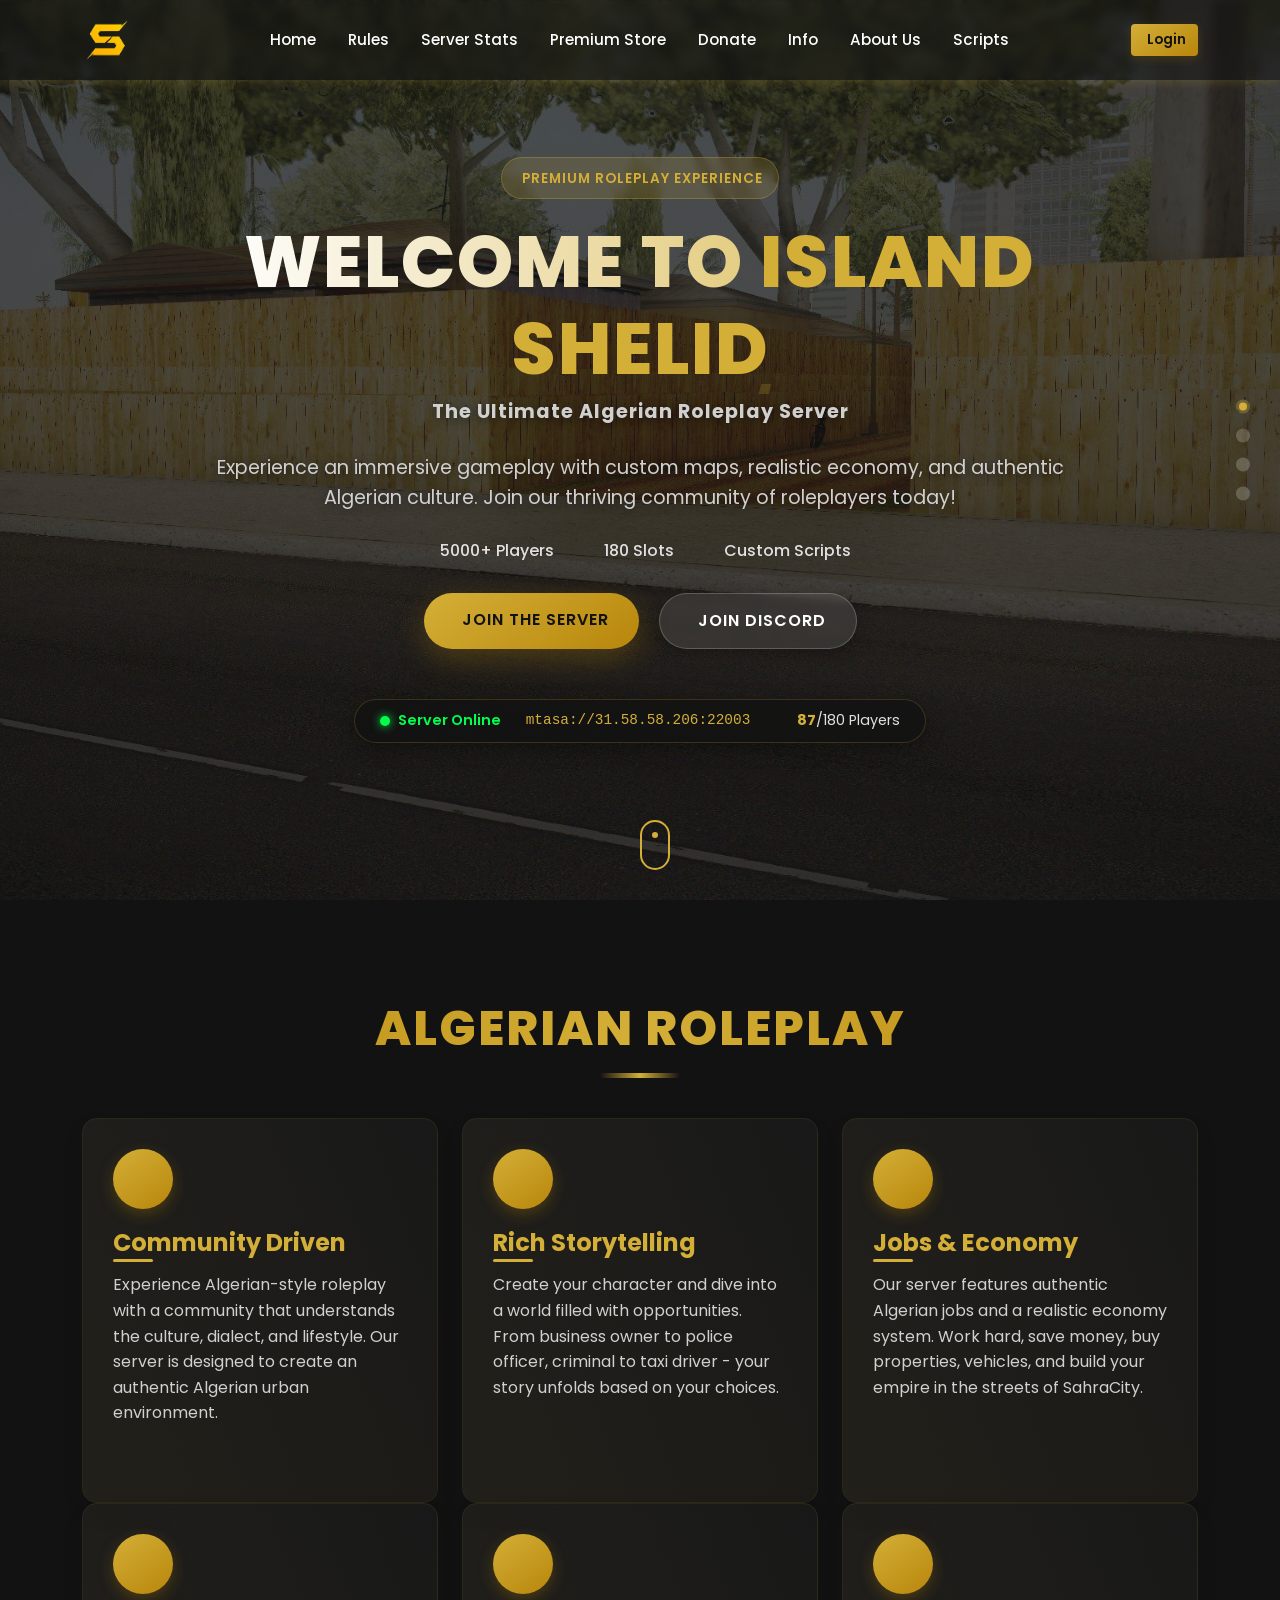
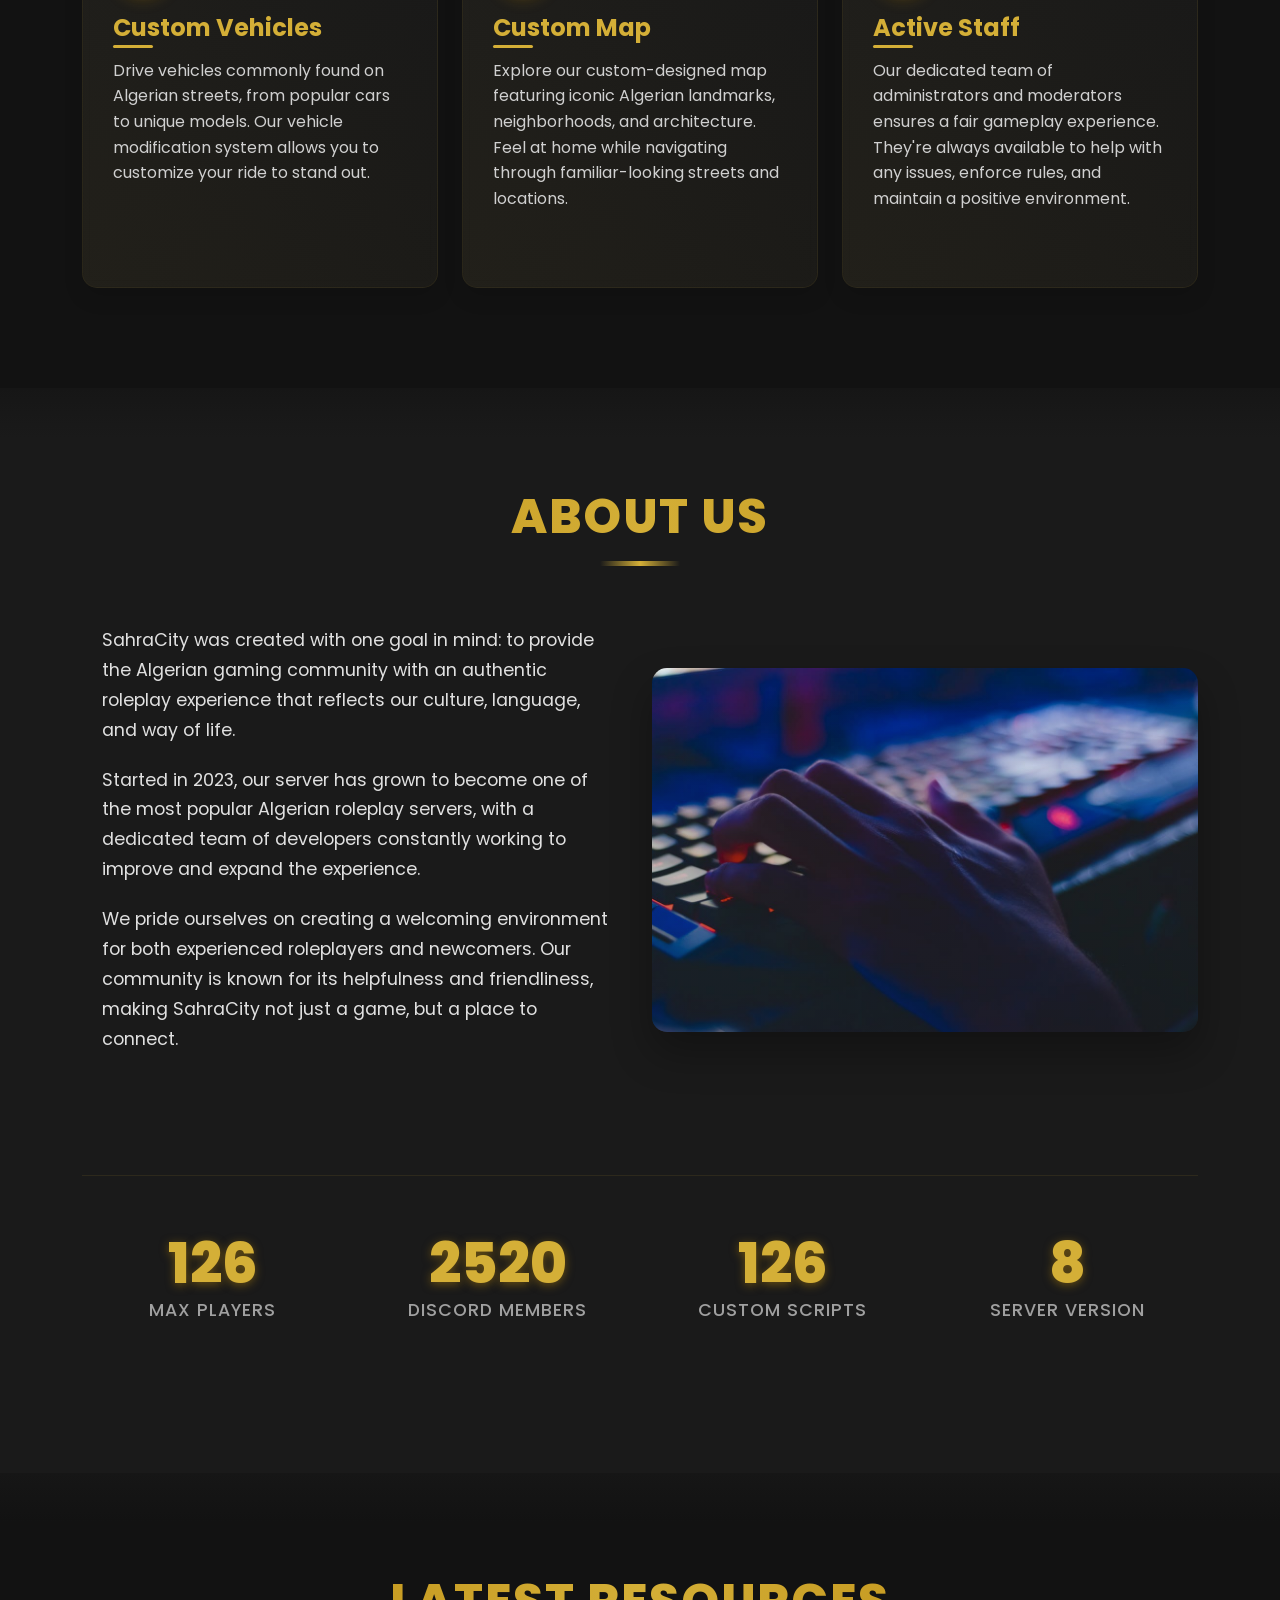
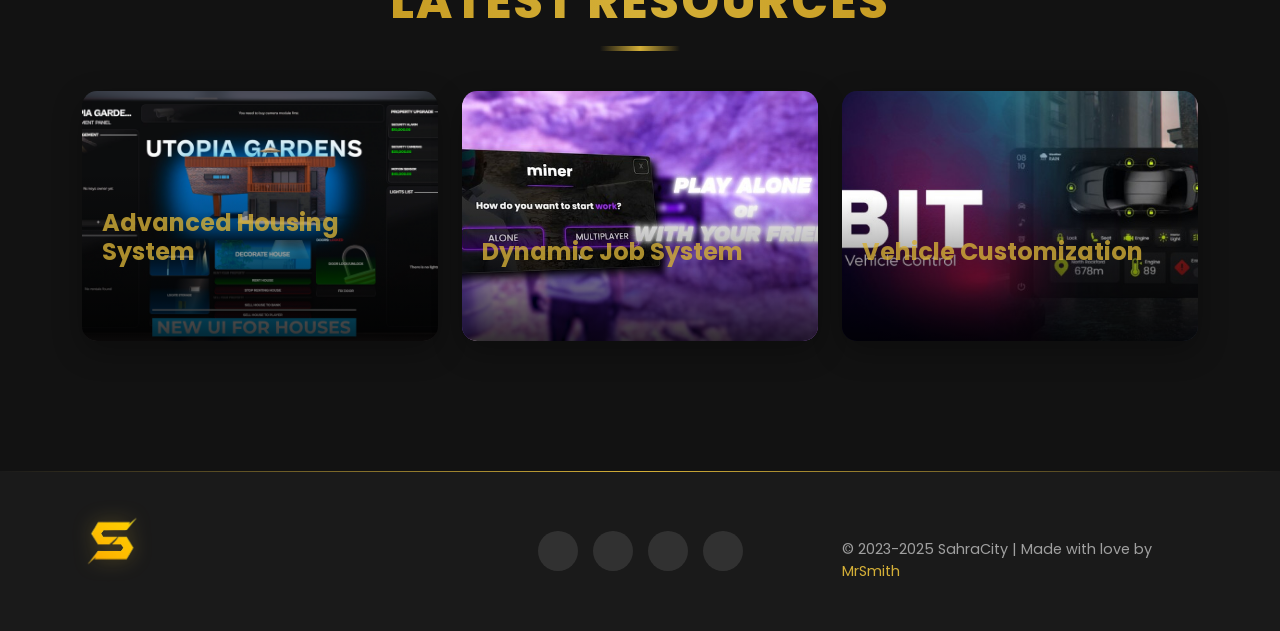
==== Island.Shelid.com/index.html @ 9de15521 "Add files via upload" ====
<!DOCTYPE html>
<html lang="en">

<!-- Mirrored from sa7ra.merzougrayane.com/ by HTTrack Website Copier/3.x [XR&CO'2014], Wed, 28 May 2025 15:08:21 GMT -->
<!-- Added by HTTrack --><meta http-equiv="content-type" content="text/html;charset=utf-8" /><!-- /Added by HTTrack -->
<head>
    <meta charset="UTF-8">
<meta name="viewport" content="width=device-width, initial-scale=1.0">
<title>Algerian Roleplay Server - SahraCity</title>

<!-- Bootstrap CSS -->
<link href="../cdn.jsdelivr.net/npm/bootstrap%405.3.0/dist/css/bootstrap.min.css" rel="stylesheet">

<!-- Font Awesome -->
<link rel="stylesheet" href="../cdnjs.cloudflare.com/ajax/libs/font-awesome/6.4.0/css/all.min.css">

<!-- Google Fonts -->
<link href="https://fonts.googleapis.com/css2?family=Poppins:wght@300;400;500;600;700;800&amp;display=swap" rel="stylesheet">

<!-- AOS Animate On Scroll -->
<link href="../unpkg.com/aos%402.3.1/dist/aos.css" rel="stylesheet">

<!-- Custom CSS -->
<link rel="stylesheet" href="styles/main.css">

  

</head>
<body>
    <!-- Custom Cursor -->
    <div class="cursor-dot"></div>
    <div class="cursor-outline"></div>
    
    <!-- Scroll Progress Indicator -->
    <div class="scroll-progress-container">
        <div class="scroll-progress-bar"></div>
    </div>
    
    <!-- Particles Background -->
    <div id="particles-js" class="particles-js"></div>
    
    <!-- Navbar - More Transparent, Centered Links, Smaller Login Button -->
<nav class="navbar navbar-expand-lg navbar-dark fixed-top">
    <div class="container">
        <a class="navbar-brand" href="index.html">
            
            <img src="../cdn.discordapp.com/icons/918915425683767367/a_39c06b1cb78e95bfe32cc86385ce49ea.gif" alt="SahraCity Logo" width="50" height="50">
        </a>
        <button class="navbar-toggler" type="button" data-bs-toggle="collapse" data-bs-target="#navbarNav" aria-controls="navbarNav" aria-expanded="false" aria-label="Toggle navigation">
            <span class="navbar-toggler-icon"></span>
        </button>
        <div class="collapse navbar-collapse" id="navbarNav">
            <ul class="navbar-nav mx-auto">
                <li class="nav-item">
                    <a class="nav-link active" href="index.html">Home</a>
                </li>
                <li class="nav-item">
                    <a class="nav-link " href="rules.html">Rules</a>
                </li>
                <li class="nav-item">
                    <a class="nav-link " href="stats.html">Server Stats</a>
                </li>
                <li class="nav-item">
                    <a class="nav-link " href="store.html">Premium Store</a>
                </li>
                <li class="nav-item">
                    <a class="nav-link " href="donate.html#donation">Donate</a>
                </li>
                <li class="nav-item">
                    <a class="nav-link" href="index.html#info">Info</a>
                </li>
                <li class="nav-item">
                    <a class="nav-link" href="index.html#about">About Us</a>
                </li>
                <li class="nav-item">
                    <a class="nav-link" href="index.html#scripts">Scripts</a>
                </li>
            </ul>
            <div class="d-flex">
                
                    <a href="https://discord.com/api/oauth2/authorize?response_type=code&amp;redirect_uri=https%3A%2F%2Fsa7ra.merzougrayane.com%2Fauth%2Fdiscord%2Fcallback&amp;scope=identify%20email&amp;client_id=1362513371152388316" class="discord-btn no-underline">
                        <i class="fab fa-discord me-1"></i>Login
                    </a>
                
            </div>
        </div>
    </div>
</nav>

    <!-- Hero Section -->
    <section id="home" class="hero-section">
        <!-- Background Images Slider -->
        <div class="hero-slide active" style="background-image: url('images/hero/5.webp');"></div>
        <div class="hero-slide" style="background-image: url('images/hero/1.webp');"></div>
        <div class="hero-slide" style="background-image: url('images/hero/6.webp');"></div>
        <div class="hero-slide" style="background-image: url('images/hero/2.webp');"></div>
        <div class="hero-slide" style="background-image: url('images/hero/3.webp');"></div>
        <div class="hero-slide" style="background-image: url('images/hero/4.webp');"></div>
        
        <!-- Overlay -->
        <div class="hero-overlay"></div>
        
        <!-- Content -->
        <div class="container">
            <div class="hero-content">
                <div class="hero-badge" data-aos="fade-down" data-aos-delay="100">
                    <span><i class="fas fa-star-half-alt"></i> PREMIUM ROLEPLAY EXPERIENCE</span>
                </div>
                <h1 data-aos="fade-down" data-aos-delay="200">Welcome to <span class="text-highlight">Island Shelid</span></h1>
                <p class="hero-subtitle" data-aos="fade-up" data-aos-delay="300">The Ultimate Algerian Roleplay Server</p>
                <p data-aos="fade-up" data-aos-delay="400">Experience an immersive gameplay with custom maps, realistic economy, and authentic Algerian culture. Join our thriving community of roleplayers today!</p>
                
                <div class="hero-features" data-aos="fade-up" data-aos-delay="500">
                    <div class="hero-feature">
                        <i class="fas fa-users"></i>
                        <span>5000+ Players</span>
                    </div>
                    <div class="hero-feature">
                        <i class="fas fa-server"></i>
                        <span>180 Slots</span>
                    </div>
                    <div class="hero-feature">
                        <i class="fas fa-code"></i>
                        <span>Custom Scripts</span>
                    </div>
                </div>
                
                <div class="hero-buttons" data-aos="fade-up" data-aos-delay="600">
                    <a href="#" class="btn hero-btn primary">
                        <i class="fas fa-gamepad me-2"></i> Join The Server
                    </a>
                    <a href="#" class="btn hero-btn secondary">
                        <i class="fab fa-discord me-2"></i> Join Discord
                    </a>
                </div>
                
                <!-- Server Status -->
                <div class="server-status" data-aos="fade-up" data-aos-delay="700">
                    <div class="status-indicator online">
                        <span class="status-dot"></span>
                        <span class="status-text">Server Online</span>
                    </div>
                    <div class="server-ip">
                        <span>mtasa://31.58.58.206:22003</span>
                        <button class="copy-ip" onclick="copyToClipboard('connect.sahracity.com')">
                            <i class="fas fa-copy"></i>
                        </button>
                    </div>
                    <div class="player-count">
                        <span><strong>87</strong>/180 Players</span>
                    </div>
                </div>
            </div>
        </div>
        
        <!-- Mouse Scroll Indicator with Section Navigation -->
        <div class="mouse-scroll">
            <div class="mouse"></div>
        </div>
        
        <!-- Section Navigation Indicators -->
        <div class="section-nav">
            <a href="#home" class="section-nav-dot active" data-section="home"></a>
            <a href="#info" class="section-nav-dot" data-section="info"></a>
            <a href="#about" class="section-nav-dot" data-section="about"></a>
            <a href="#scripts" class="section-nav-dot" data-section="scripts"></a>
        </div>
    </section>

    <!-- Info Section -->
    <section id="info" class="info-section">
        <div class="container">
            <h2 class="section-title" data-aos="fade-up">Algerian Roleplay</h2>
            
            <div class="row">
                <div class="col-lg-4 col-md-6" data-aos="fade-up" data-aos-delay="100">
                    <div class="info-card">
                        <div class="info-card-icon">
                            <i class="fas fa-users"></i>
                        </div>
                        <h3>Community Driven</h3>
                        <p>Experience Algerian-style roleplay with a community that understands the culture, dialect, and lifestyle. Our server is designed to create an authentic Algerian urban environment.</p>
                    </div>
                </div>
                
                <div class="col-lg-4 col-md-6" data-aos="fade-up" data-aos-delay="200">
                    <div class="info-card">
                        <div class="info-card-icon">
                            <i class="fas fa-book"></i>
                        </div>
                        <h3>Rich Storytelling</h3>
                        <p>Create your character and dive into a world filled with opportunities. From business owner to police officer, criminal to taxi driver - your story unfolds based on your choices.</p>
                    </div>
                </div>
                
                <div class="col-lg-4 col-md-6" data-aos="fade-up" data-aos-delay="300">
                    <div class="info-card">
                        <div class="info-card-icon">
                            <i class="fas fa-briefcase"></i>
                        </div>
                        <h3>Jobs & Economy</h3>
                        <p>Our server features authentic Algerian jobs and a realistic economy system. Work hard, save money, buy properties, vehicles, and build your empire in the streets of SahraCity.</p>
                    </div>
                </div>
                
                <div class="col-lg-4 col-md-6" data-aos="fade-up" data-aos-delay="400">
                    <div class="info-card">
                        <div class="info-card-icon">
                            <i class="fas fa-car"></i>
                        </div>
                        <h3>Custom Vehicles</h3>
                        <p>Drive vehicles commonly found on Algerian streets, from popular cars to unique models. Our vehicle modification system allows you to customize your ride to stand out.</p>
                    </div>
                </div>
                
                <div class="col-lg-4 col-md-6" data-aos="fade-up" data-aos-delay="500">
                    <div class="info-card">
                        <div class="info-card-icon">
                            <i class="fas fa-map-marked-alt"></i>
                        </div>
                        <h3>Custom Map</h3>
                        <p>Explore our custom-designed map featuring iconic Algerian landmarks, neighborhoods, and architecture. Feel at home while navigating through familiar-looking streets and locations.</p>
                    </div>
                </div>
                
                <div class="col-lg-4 col-md-6" data-aos="fade-up" data-aos-delay="600">
                    <div class="info-card">
                        <div class="info-card-icon">
                            <i class="fas fa-headset"></i>
                        </div>
                        <h3>Active Staff</h3>
                        <p>Our dedicated team of administrators and moderators ensures a fair gameplay experience. They're always available to help with any issues, enforce rules, and maintain a positive environment.</p>
                    </div>
                </div>
            </div>
        </div>
    </section>

    <!-- About Section -->
    <section id="about" class="about-section">
        <div class="container">
            <h2 class="section-title" data-aos="fade-up">About Us</h2>
            
            <div class="row align-items-center">
                <div class="col-lg-6" data-aos="fade-right" data-aos-delay="200">
                    <div class="about-content">
                        <p>SahraCity was created with one goal in mind: to provide the Algerian gaming community with an authentic roleplay experience that reflects our culture, language, and way of life.</p>
                        <p>Started in 2023, our server has grown to become one of the most popular Algerian roleplay servers, with a dedicated team of developers constantly working to improve and expand the experience.</p>
                        <p>We pride ourselves on creating a welcoming environment for both experienced roleplayers and newcomers. Our community is known for its helpfulness and friendliness, making SahraCity not just a game, but a place to connect.</p>
                    </div>
                </div>
                <div class="col-lg-6" data-aos="fade-left" data-aos-delay="400">
                    <div class="about-img">
                        <img src="../images.pexels.com/photos/735911/pexels-photo-7359117874.jpg?auto=compress&amp;cs=tinysrgb&amp;w=1260&amp;h=750&amp;dpr=1" alt="SahraCity Team" class="img-fluid">
                    </div>
                </div>
            </div>
            
            <!-- Server Stats -->
            <div class="server-stats" data-aos="fade-up" data-aos-delay="600">
                <div class="row">
                    <div class="col-md-3 col-6">
                        <div class="stat-item">
                            <div class="stat-number floating" data-count="180">0</div>
                            <div class="stat-label">Max Players</div>
                        </div>
                    </div>
                    <div class="col-md-3 col-6">
                        <div class="stat-item">
                            <div class="stat-number floating-slow" data-count="5000">0</div>
                            <div class="stat-label">Discord Members</div>
                        </div>
                    </div>
                    <div class="col-md-3 col-6">
                        <div class="stat-item">
                            <div class="stat-number floating-fast" data-count="250">0</div>
                            <div class="stat-label">Custom Scripts</div>
                        </div>
                    </div>
                    <div class="col-md-3 col-6">
                        <div class="stat-item">
                            <div class="stat-number floating" data-count="8">0</div>
                            <div class="stat-label">Server Version</div>
                        </div>
                    </div>
                </div>
            </div>
        </div>
    </section>

    <!-- Scripts Section -->
    <section id="scripts" class="scripts-section">
        <div class="container">
            <h2 class="section-title" data-aos="fade-up">Latest Resources</h2>
            
            <div class="row">
                <div class="col-lg-4 col-md-6" data-aos="fade-up" data-aos-delay="100">
                    <div class="script-card">
                        <img src="../dunb17ur4ymx4.cloudfront.net/wysiwyg/1044584/d381ef33feeb2b02372023940b2fa0b1aa6e39c9.png" alt="Housing System">
                        <div class="script-overlay">
                            <h4>Advanced Housing System</h4>
                            <p>Fully customizable properties with interior decoration options.</p>
                        </div>
                    </div>
                </div>
                
                <div class="col-lg-4 col-md-6" data-aos="fade-up" data-aos-delay="200">
                    <div class="script-card">
                        <img src="../dunb17ur4ymx4.cloudfront.net/wysiwyg/982185/3b1fc82d587e57bd5d4a9bbe2d80b1eff4393fb4.png" alt="Job System">
                        <div class="script-overlay">
                            <h4>Dynamic Job System</h4>
                            <p>Authentic Algerian jobs with progression and rewards.</p>
                        </div>
                    </div>
                </div>
                
                <div class="col-lg-4 col-md-6" data-aos="fade-up" data-aos-delay="300">
                    <div class="script-card">
                        <img src="../dunb17ur4ymx4.cloudfront.net/packages/images/1ad18ad24c91caca18a49784055fd1cba49d7a48.jpg" alt="Vehicle Customization">
                        <div class="script-overlay">
                            <h4>Vehicle Customization</h4>
                            <p>Extensive modification options for all vehicles.</p>
                        </div>
                    </div>
                </div>
            </div>
        </div>
    </section>

    <!-- Footer - Reduced Size -->
<footer class="footer">
    <div class="container">
        <div class="row align-items-center">
            <div class="col-md-4 text-center text-md-start">
                <div class="footer-logo">
                    <img src="../cdn.discordapp.com/icons/918915425683767367/a_39c06b1cb78e95bfe32cc86385ce49ea.gif" alt="SahraCity Logo" width="50" height="50">
                </div>
            </div>
            <div class="col-md-4 d-flex align-items-center justify-content-center">
                <ul class="social-links">
                    <li><a href="#"><i class="fab fa-discord"></i></a></li>
                    <li><a href="#"><i class="fab fa-youtube"></i></a></li>
                    <li><a href="#"><i class="fab fa-instagram"></i></a></li>
                    <li><a href="#"><i class="fab fa-tiktok"></i></a></li>
                </ul>
            </div>
            <div class="col-md-4 d-flex align-items-center justify-content-center justify-content-md-end">
                <div class="copyright">
                    &copy; 2023-2025 SahraCity | Made with love by 
                    <a href="https://merzougrayane.com/" target="_blank" class="developer-link">MrSmith</a>
                </div>
            </div>
        </div>
    </div>
</footer>

    <!-- jQuery -->
<script src="../code.jquery.com/jquery-3.6.0.min.js"></script>

<!-- Bootstrap -->
<script src="../cdn.jsdelivr.net/npm/bootstrap%405.3.0/dist/js/bootstrap.bundle.min.js"></script>

<!-- Particles.js -->
<script src="../cdn.jsdelivr.net/particles.js/2.0.0/particles.min.js"></script>

<!-- AOS (Animate On Scroll) -->
<script src="../unpkg.com/aos%402.3.1/dist/aos.js"></script>

<!-- Custom Scripts -->
<script src="scripts/main.js"></script>

  

</body>

<!-- Mirrored from sa7ra.merzougrayane.com/ by HTTrack Website Copier/3.x [XR&CO'2014], Wed, 28 May 2025 15:08:33 GMT -->
</html>
---- Island.Shelid.com/styles/main.css ----
/* SahraCity Custom CSS */
:root {
  --golden: #d4af37;
  --golden-light: #f8e9a1;
  --golden-dark: #b8860b;
  --black: #121212;
  --dark-gray: #1a1a1a;
  --light-gray: #333333;
}

/* Global Styles */
body {
  font-family: 'Poppins', sans-serif;
  background-color: var(--black);
  color: white;
  overflow-x: hidden;
  position: relative;
  scroll-behavior: smooth;
}

/* Custom Scrollbar */
::-webkit-scrollbar {
  width: 10px;
}

::-webkit-scrollbar-track {
  background: var(--black);
}

::-webkit-scrollbar-thumb {
  background: linear-gradient(to bottom, var(--golden-dark), var(--golden));
  border-radius: 5px;
}

::-webkit-scrollbar-thumb:hover {
  background: linear-gradient(to bottom, var(--golden), var(--golden-dark));
}

body::before {
  content: '';
  position: fixed;
  top: 0;
  left: 0;
  width: 100%;
  height: 100%;
  background-image: url('../../www.transparenttextures.com/patterns/carbon-fibre.png');
  opacity: 0.1;
  z-index: -1;
  pointer-events: none;
}

/* Animated Background Particles */
.particles-js {
  position: fixed;
  width: 100%;
  height: 100%;
  top: 0;
  left: 0;
  z-index: -2;
  pointer-events: none;
}

/* Animated Cursor */
.cursor-dot, .cursor-outline {
  pointer-events: none;
  position: fixed;
  top: 0;
  left: 0;
  border-radius: 50%;
  z-index: 9999;
  opacity: 0;
  transition: opacity 0.3s ease-in-out;
}

.cursor-dot {
  width: 8px;
  height: 8px;
  background-color: var(--golden);
  transform: translate(-50%, -50%);
}

.cursor-outline {
  width: 40px;
  height: 40px;
  border: 2px solid var(--golden);
  transform: translate(-50%, -50%);
}

/* Navbar Styles */
.navbar {
  background-color: rgba(18, 18, 18, 0.5) !important;
  backdrop-filter: blur(5px);
  -webkit-backdrop-filter: blur(5px);
  box-shadow: 0 2px 10px rgba(212, 175, 55, 0.2);
  transition: all 0.4s ease;
  padding: 10px 0;
  z-index: 1000;
}

.navbar.navbar-scrolled {
  padding: 8px 0;
  background-color: rgba(18, 18, 18, 0.75) !important;
  box-shadow: 0 2px 15px rgba(212, 175, 55, 0.3);
}

.navbar-brand img {
  height: 50px;
  width: 50px;
  object-fit: contain;
  transition: all 0.5s ease;
}

.navbar-brand img:hover {
  transform: scale(1.05);
  filter: drop-shadow(0 0 8px rgba(212, 175, 55, 0.5));
}

.nav-link {
  color: white !important;
  font-weight: 500;
  transition: all 0.3s ease;
  position: relative;
  padding: 6px 12px !important;
  margin: 0 4px;
  font-size: 0.95rem;
}

.nav-link::before {
  content: '';
  position: absolute;
  bottom: 0;
  left: 0;
  width: 100%;
  height: 2px;
  background: linear-gradient(to right, transparent, var(--golden), transparent);
  transform: scaleX(0);
  transform-origin: right;
  transition: transform 0.4s ease;
}

.nav-link:hover {
  color: var(--golden) !important;
  transform: translateY(-2px);
}

.nav-link:hover::before {
  transform: scaleX(1);
  transform-origin: left;
}

.discord-btn {
  background: linear-gradient(145deg, var(--golden), var(--golden-dark));
  color: var(--black) !important;
  border: none;
  padding: 6px 12px;
  border-radius: 4px;
  font-weight: 600;
  font-size: 0.85rem;
  transition: all 0.4s ease;
  position: relative;
  overflow: hidden;
  z-index: 1;
  box-shadow: 0 3px 10px rgba(184, 134, 11, 0.2);
  text-decoration: none !important;
  display: flex;
  align-items: center;
}

.discord-btn.dropdown-toggle::after {
  margin-left: 8px;
  vertical-align: middle;
}

.no-underline::before {
  display: none !important;
}

.discord-btn::before {
  content: '';
  position: absolute;
  top: 0;
  left: -100%;
  width: 100%;
  height: 100%;
  background: linear-gradient(145deg, var(--golden-dark), var(--golden));
  transition: all 0.4s ease;
  z-index: -1;
}

.discord-btn:hover {
  transform: translateY(-2px);
  box-shadow: 0 5px 15px rgba(184, 134, 11, 0.3);
  color: var(--black) !important;
}

.discord-btn:hover::before {
  left: 0;
}

.no-underline::before {
  display: none !important;
}

/* User dropdown styles */
.user-avatar {
  border-radius: 50%;
  object-fit: cover;
  border: 1px solid rgba(255, 255, 255, 0.2);
}

.dropdown-menu {
  background-color: rgba(30, 30, 30, 0.9);
  backdrop-filter: blur(10px);
  -webkit-backdrop-filter: blur(10px);
  border: 1px solid rgba(212, 175, 55, 0.2);
  box-shadow: 0 10px 30px rgba(0, 0, 0, 0.3);
  border-radius: 10px;
  padding: 8px;
  margin-top: 10px;
}

.dropdown-item {
  color: #e0e0e0;
  padding: 8px 16px;
  border-radius: 6px;
  transition: all 0.3s ease;
}

.dropdown-item:hover,
.dropdown-item:focus {
  background-color: rgba(212, 175, 55, 0.1);
  color: var(--golden);
}

.dropdown-item i {
  color: var(--golden);
}

.dropdown-divider {
  border-color: rgba(212, 175, 55, 0.2);
  margin: 5px 0;
}

/* Hero Section */
.hero-section {
  position: relative;
  height: 100vh;
  min-height: 700px;
  display: flex;
  align-items: center;
  overflow: hidden;
  perspective: 1000px;
  will-change: transform;
}

.hero-slide {
  position: absolute;
  top: 0;
  left: 0;
  width: 100%;
  height: 100%;
  background-size: cover;
  background-position: center;
  opacity: 0;
  transition: opacity 2s ease-in-out, transform 2s ease-in-out;
  transform: scale(1.1);
}

.hero-slide.active {
  opacity: 1;
  transform: scale(1);
}

.hero-overlay {
  position: absolute;
  top: 0;
  left: 0;
  width: 100%;
  height: 100%;
  background: linear-gradient(to bottom, rgba(18, 18, 18, 0.7), rgba(18, 18, 18, 0.9));
}

.hero-content {
  position: relative;
  z-index: 2;
  text-align: center;
  max-width: 900px;
  margin: 0 auto;
  padding: 0 20px;
  display: flex;
  flex-direction: column;
  align-items: center;
  justify-content: center;
}

.hero-badge {
  display: inline-block;
  margin-bottom: 20px;
  background: rgba(212, 175, 55, 0.15);
  border: 1px solid rgba(212, 175, 55, 0.3);
  padding: 8px 15px;
  border-radius: 50px;
  backdrop-filter: blur(5px);
  -webkit-backdrop-filter: blur(5px);
}

.hero-badge span {
  color: var(--golden);
  font-size: 0.85rem;
  font-weight: 600;
  letter-spacing: 1px;
  text-transform: uppercase;
}

.hero-badge i {
  margin-right: 5px;
  animation: pulse 2s infinite;
}

.hero-content h1 {
  font-size: 4.5rem;
  font-weight: 800;
  margin-bottom: 5px;
  text-transform: uppercase;
  background: linear-gradient(to right, #ffffff, var(--golden), #ffffff);
  background-size: 200% auto;
  -webkit-background-clip: text;
  -webkit-text-fill-color: transparent;
  animation: textShine 3s ease-in-out infinite alternate;
  letter-spacing: 2px;
}

.text-highlight {
  color: var(--golden);
  position: relative;
  -webkit-text-fill-color: var(--golden);
}

.text-highlight::after {
  content: '';
  position: absolute;
  bottom: 5px;
  left: 0;
  width: 100%;
  height: 10px;
  background: rgba(212, 175, 55, 0.2);
  z-index: -1;
  transform: skewX(-15deg);
}

.hero-subtitle {
  font-size: 1.5rem;
  font-weight: 700;
  margin-bottom: 20px;
  color: #e0e0e0;
  letter-spacing: 1px;
}

.hero-content p {
  font-size: 1.2rem;
  margin-bottom: 25px;
  color: #d0d0d0;
  text-shadow: 0 2px 10px rgba(0, 0, 0, 0.5);
  line-height: 1.6;
}

.hero-features {
  display: flex;
  justify-content: center;
  gap: 30px;
  margin-bottom: 30px;
  flex-wrap: wrap;
}

.hero-feature {
  display: flex;
  align-items: center;
  gap: 10px;
  color: #e0e0e0;
  margin: 0 5px;
}

.hero-feature i {
  color: var(--golden);
  font-size: 1.2rem;
}

.hero-feature span {
  font-size: 1rem;
  font-weight: 500;
}

.hero-buttons {
  display: flex;
  justify-content: center;
  gap: 20px;
  margin-bottom: 20px;
  flex-wrap: wrap;
}

@media (max-width: 576px) {
  .hero-buttons {
    flex-direction: column;
    width: 100%;
    max-width: 250px;
    margin: 0 auto 20px;
  }
}

.hero-btn {
  border: none;
  padding: 15px 30px;
  border-radius: 50px;
  font-weight: 600;
  font-size: 1rem;
  text-transform: uppercase;
  letter-spacing: 1px;
  transition: all 0.4s ease;
  position: relative;
  overflow: hidden;
  z-index: 1;
}

.hero-btn.primary {
  background: linear-gradient(145deg, var(--golden), var(--golden-dark));
  color: var(--black);
  box-shadow: 0 10px 30px rgba(184, 134, 11, 0.3);
}

.hero-btn.primary::before {
  content: '';
  position: absolute;
  top: 0;
  left: -100%;
  width: 100%;
  height: 100%;
  background: linear-gradient(145deg, var(--golden-dark), var(--golden));
  transition: all 0.4s ease;
  z-index: -1;
}

.hero-btn.primary:hover {
  transform: translateY(-5px);
  box-shadow: 0 15px 30px rgba(184, 134, 11, 0.5);
  color: var(--black);
}

.hero-btn.primary:hover::before {
  left: 0;
}

.hero-btn.secondary {
  background: rgba(255, 255, 255, 0.1);
  color: white;
  border: 1px solid rgba(255, 255, 255, 0.2);
  box-shadow: 0 5px 15px rgba(0, 0, 0, 0.2);
  backdrop-filter: blur(5px);
}

.hero-btn.secondary:hover {
  background: rgba(255, 255, 255, 0.2);
  transform: translateY(-5px);
  box-shadow: 0 10px 20px rgba(0, 0, 0, 0.3);
}

.server-status {
  display: inline-flex;
  margin: 30px auto 0;
  background: rgba(18, 18, 18, 0.8);
  backdrop-filter: blur(10px);
  -webkit-backdrop-filter: blur(10px);
  border: 1px solid rgba(212, 175, 55, 0.2);
  border-radius: 50px;
  padding: 10px 25px;
  align-items: center;
  gap: 25px;
  box-shadow: 0 5px 20px rgba(0, 0, 0, 0.3);
  z-index: 5;
}

.status-indicator {
  display: flex;
  align-items: center;
  gap: 8px;
}

.status-dot {
  width: 10px;
  height: 10px;
  border-radius: 50%;
  background-color: #00ff4c;
  box-shadow: 0 0 10px #00ff4c;
  animation: pulse 2s infinite;
}

.status-text {
  font-size: 0.9rem;
  font-weight: 600;
  color: #00ff4c;
}

.server-ip {
  display: flex;
  align-items: center;
  gap: 10px;
  color: #e0e0e0;
}

.server-ip span {
  font-size: 0.9rem;
  font-family: 'Courier New', monospace;
  color: var(--golden);
}

.copy-ip {
  background: none;
  border: none;
  color: #e0e0e0;
  cursor: pointer;
  transition: all 0.3s ease;
}

.copy-ip:hover {
  color: var(--golden);
}

.player-count {
  font-size: 0.9rem;
  color: #e0e0e0;
}

.player-count strong {
  color: var(--golden);
}

@media (max-width: 768px) {
  .server-status {
    flex-direction: column;
    gap: 10px;
    padding: 15px;
  }
  
  .status-indicator, .server-ip, .player-count {
    width: 100%;
    justify-content: center;
  }
}

.mouse-scroll {
  position: absolute;
  bottom: 30px;
  left: 50%;
  transform: translateX(-50%);
  z-index: 3;
  opacity: 0.7;
  transition: all 0.3s ease;
  animation: fadeInUp 1s ease 1s both, bounce 2s ease infinite;
}

.mouse-scroll:hover {
  opacity: 1;
  cursor: pointer;
}

.mouse {
  width: 30px;
  height: 50px;
  border: 2px solid var(--golden);
  border-radius: 20px;
  position: relative;
}

.mouse::before {
  content: '';
  position: absolute;
  top: 10px;
  left: 50%;
  transform: translateX(-50%);
  width: 6px;
  height: 6px;
  background-color: var(--golden);
  border-radius: 50%;
  animation: scrollDown 2s infinite;
}

/* Section Title */
.section-title {
  position: relative;
  font-size: 3rem;
  font-weight: 800;
  margin-bottom: 60px;
  text-align: center;
  text-transform: uppercase;
  background: linear-gradient(to right, var(--golden-dark), var(--golden), var(--golden-dark));
  -webkit-background-clip: text;
  -webkit-text-fill-color: transparent;
  letter-spacing: 2px;
}

.section-title::after {
  content: '';
  position: absolute;
  bottom: -20px;
  left: 50%;
  transform: translateX(-50%);
  width: 80px;
  height: 5px;
  background: linear-gradient(to right, transparent, var(--golden), transparent);
}

/* Animations */
@keyframes fadeInUp {
  from {
    opacity: 0;
    transform: translateY(50px);
  }
  to {
    opacity: 1;
    transform: translateY(0);
  }
}

@keyframes textShine {
  0% {
    background-position: -500% 0;
  }
  100% {
    background-position: 500% 0;
  }
}

@keyframes bounce {
  0%, 20%, 50%, 80%, 100% {
    transform: translateY(0) translateX(-50%);
  }
  40% {
    transform: translateY(-20px) translateX(-50%);
  }
  60% {
    transform: translateY(-10px) translateX(-50%);
  }
}

@keyframes scrollDown {
  0% {
    opacity: 1;
    transform: translateX(-50%) translateY(0);
  }
  25% {
    opacity: 1;
  }
  75% {
    opacity: 0;
    transform: translateX(-50%) translateY(20px);
  }
  100% {
    opacity: 0;
    transform: translateX(-50%) translateY(0);
  }
}

@keyframes pulse {
  0% {
    transform: scale(1);
    opacity: 1;
  }
  50% {
    transform: scale(1.1);
    opacity: 0.8;
  }
  100% {
    transform: scale(1);
    opacity: 1;
  }
}

/* Scroll Progress Bar */
.scroll-progress-container {
  position: fixed;
  top: 0;
  left: 0;
  width: 100%;
  height: 4px;
  background: rgba(0, 0, 0, 0.3);
  z-index: 1001;
  opacity: 0;
  transition: opacity 0.3s ease;
}

.scroll-progress-container.visible {
  opacity: 1;
}

.scroll-progress-bar {
  height: 100%;
  background: linear-gradient(to right, var(--golden-dark), var(--golden));
  width: 0%;
  transition: width 0.1s ease;
}

/* Section Navigation */
.section-nav {
  position: fixed;
  right: 30px;
  top: 50%;
  transform: translateY(-50%);
  display: flex;
  flex-direction: column;
  z-index: 100;
  gap: 15px;
}

.section-nav-dot {
  width: 14px;
  height: 14px;
  border-radius: 50%;
  background-color: rgba(255, 255, 255, 0.2);
  transition: all 0.3s ease;
  position: relative;
}

.section-nav-dot::before {
  content: '';
  position: absolute;
  top: 50%;
  left: 50%;
  transform: translate(-50%, -50%) scale(0);
  width: 8px;
  height: 8px;
  border-radius: 50%;
  background-color: var(--golden);
  transition: all 0.3s ease;
}

.section-nav-dot:hover, .section-nav-dot.active {
  background-color: rgba(212, 175, 55, 0.3);
}

.section-nav-dot:hover::before, .section-nav-dot.active::before {
  transform: translate(-50%, -50%) scale(1);
}

@media (max-width: 768px) {
  .section-nav {
    display: none;
  }
}

/* Info Section */
.info-section {
  position: relative;
  padding: 100px 0;
  background-color: var(--black);
  overflow: hidden;
}

.info-section::before {
  content: '';
  position: absolute;
  top: -50px;
  left: 0;
  width: 100%;
  height: 100px;
  background: linear-gradient(to bottom, transparent, var(--black));
  z-index: 1;
}

.info-card {
  background: linear-gradient(145deg, rgba(30, 30, 30, 0.7), rgba(25, 25, 25, 0.7));
  border-radius: 15px;
  padding: 30px;
  height: 100%;
  transition: all 0.4s ease;
  border: 1px solid rgba(212, 175, 55, 0.1);
  box-shadow: 0 10px 20px rgba(0, 0, 0, 0.1);
  backdrop-filter: blur(5px);
  -webkit-backdrop-filter: blur(5px);
  position: relative;
  overflow: hidden;
  z-index: 1;
  margin-bottom: 30px;
}

.info-card::before {
  content: '';
  position: absolute;
  top: 0;
  left: 0;
  width: 100%;
  height: 100%;
  background: linear-gradient(45deg, rgba(212, 175, 55, 0.05), transparent);
  z-index: -1;
}

.info-card:hover {
  transform: translateY(-10px);
  box-shadow: 0 15px 30px rgba(0, 0, 0, 0.2);
  border-color: rgba(212, 175, 55, 0.2);
}

.info-card-icon {
  width: 60px;
  height: 60px;
  border-radius: 50%;
  background: linear-gradient(145deg, var(--golden), var(--golden-dark));
  display: flex;
  align-items: center;
  justify-content: center;
  margin-bottom: 20px;
  box-shadow: 0 5px 15px rgba(184, 134, 11, 0.3);
  font-size: 1.5rem;
  color: var(--black);
}

.info-card h3 {
  font-size: 1.5rem;
  font-weight: 700;
  margin-bottom: 15px;
  color: var(--golden);
  position: relative;
  display: inline-block;
}

.info-card h3::after {
  content: '';
  position: absolute;
  bottom: -5px;
  left: 0;
  width: 40px;
  height: 3px;
  background: var(--golden);
  border-radius: 3px;
}

.info-card p {
  color: #d0d0d0;
  font-size: 1rem;
  line-height: 1.6;
}

/* About Section */
.about-section {
  position: relative;
  padding: 100px 0;
  background-color: var(--dark-gray);
  overflow: hidden;
}

.about-section::before {
  content: '';
  position: absolute;
  top: -50px;
  left: 0;
  width: 100%;
  height: 100px;
  background: linear-gradient(to bottom, var(--black), var(--dark-gray));
  z-index: 1;
}

.about-content {
  padding: 20px;
}

.about-content p {
  font-size: 1.1rem;
  color: #e0e0e0;
  margin-bottom: 20px;
  line-height: 1.7;
  position: relative;
  z-index: 1;
}

.about-img {
  position: relative;
  border-radius: 15px;
  overflow: hidden;
  box-shadow: 0 20px 40px rgba(0, 0, 0, 0.3);
  transition: all 0.4s ease;
}

.about-img:hover {
  transform: translateY(-10px) rotate(2deg);
  box-shadow: 0 30px 50px rgba(0, 0, 0, 0.4);
}

.about-img::before {
  content: '';
  position: absolute;
  top: 0;
  left: 0;
  width: 100%;
  height: 100%;
  background: linear-gradient(to bottom, transparent, rgba(18, 18, 18, 0.3));
  z-index: 1;
}

.about-img::after {
  content: '';
  position: absolute;
  top: -10px;
  right: -10px;
  width: 70px;
  height: 70px;
  border-top: 3px solid var(--golden);
  border-right: 3px solid var(--golden);
  z-index: 2;
}

.about-img img {
  width: 100%;
  height: auto;
  transition: all 0.8s ease;
}

.about-img:hover img {
  transform: scale(1.05);
}

/* Server Stats */
.server-stats {
  margin-top: 80px;
  padding-top: 40px;
  border-top: 1px solid rgba(212, 175, 55, 0.1);
}

.stat-item {
  text-align: center;
  padding: 20px;
  margin-bottom: 30px;
}

.stat-number {
  font-size: 3.5rem;
  font-weight: 800;
  color: var(--golden);
  margin-bottom: 5px;
  line-height: 1;
  text-shadow: 0 2px 10px rgba(184, 134, 11, 0.5);
  position: relative;
}

.stat-number.floating {
  animation: floating 3s ease-in-out infinite;
}

.stat-number.floating-slow {
  animation: floating 4s ease-in-out infinite;
}

.stat-number.floating-fast {
  animation: floating 2s ease-in-out infinite;
}

.stat-label {
  font-size: 1.1rem;
  color: #a0a0a0;
  font-weight: 500;
  text-transform: uppercase;
  letter-spacing: 1px;
}

@keyframes floating {
  0% {
    transform: translateY(0px);
  }
  50% {
    transform: translateY(-10px);
  }
  100% {
    transform: translateY(0px);
  }
}

/* Scripts Section */
.scripts-section {
  position: relative;
  padding: 100px 0;
  background-color: var(--black);
  overflow: hidden;
}

.scripts-section::before {
  content: '';
  position: absolute;
  top: -50px;
  left: 0;
  width: 100%;
  height: 100px;
  background: linear-gradient(to bottom, var(--dark-gray), var(--black));
  z-index: 1;
}

.script-card {
  position: relative;
  height: 250px;
  border-radius: 15px;
  overflow: hidden;
  margin-bottom: 30px;
  box-shadow: 0 10px 30px rgba(0, 0, 0, 0.3);
  transition: all 0.5s ease;
}

.script-card img {
  width: 100%;
  height: 100%;
  object-fit: cover;
  transition: all 0.5s ease;
}

.script-overlay {
  position: absolute;
  bottom: 0;
  left: 0;
  width: 100%;
  padding: 20px;
  background: linear-gradient(to top, rgba(0, 0, 0, 0.8), transparent);
  transform: translateY(0);
  transition: all 0.5s cubic-bezier(0.23, 1, 0.32, 1);
}

.script-card:hover {
  transform: translateY(-10px);
  box-shadow: 0 20px 40px rgba(0, 0, 0, 0.4);
}

.script-card:hover img {
  transform: scale(1.1);
}

.script-card:hover .script-overlay {
  transform: translateY(0);
  background: linear-gradient(to top, rgba(0, 0, 0, 0.9), rgba(0, 0, 0, 0.5));
  height: 100%;
  display: flex;
  flex-direction: column;
  justify-content: center;
}

.script-overlay h4 {
  color: var(--golden);
  font-size: 1.5rem;
  font-weight: 700;
  margin-bottom: 10px;
  transform: translateY(20px);
  opacity: 0.8;
  transition: all 0.3s ease 0.1s;
}

.script-overlay p {
  color: #e0e0e0;
  font-size: 1rem;
  transform: translateY(20px);
  opacity: 0;
  transition: all 0.3s ease 0.2s;
}

.script-card:hover .script-overlay h4,
.script-card:hover .script-overlay p {
  transform: translateY(0);
  opacity: 1;
}

/* Footer */
.footer {
  background-color: var(--dark-gray);
  padding: 40px 0;
  position: relative;
  overflow: hidden;
}

.footer::before {
  content: '';
  position: absolute;
  top: 0;
  left: 0;
  width: 100%;
  height: 1px;
  background: linear-gradient(to right, transparent, var(--golden), transparent);
}

.footer-logo {
  margin-bottom: 20px;
}

.footer-logo img {
  height: 60px;
  width: auto;
  filter: drop-shadow(0 0 10px rgba(212, 175, 55, 0.3));
  transition: all 0.5s ease;
}

.footer-logo img:hover {
  transform: rotate(10deg);
  filter: drop-shadow(0 0 15px rgba(212, 175, 55, 0.5));
}

.social-links {
  display: flex;
  justify-content: center;
  gap: 15px;
  padding: 0;
  margin: 0;
  list-style: none;
}

.social-links li a {
  display: flex;
  align-items: center;
  justify-content: center;
  width: 40px;
  height: 40px;
  border-radius: 50%;
  background: rgba(255, 255, 255, 0.1);
  color: #e0e0e0;
  font-size: 1.2rem;
  transition: all 0.3s ease;
}

.social-links li a:hover {
  background: linear-gradient(145deg, var(--golden), var(--golden-dark));
  color: var(--black);
  transform: translateY(-5px);
  box-shadow: 0 5px 15px rgba(184, 134, 11, 0.3);
}

.copyright {
  color: #a0a0a0;
  font-size: 0.9rem;
  margin-top: 20px;
}

.developer-link {
  color: var(--golden);
  text-decoration: none;
  position: relative;
  transition: all 0.3s ease;
}

.developer-link::after {
  content: '';
  position: absolute;
  bottom: -2px;
  left: 0;
  width: 100%;
  height: 1px;
  background: var(--golden);
  transform: scaleX(0);
  transform-origin: right;
  transition: transform 0.3s ease;
}

.developer-link:hover {
  color: var(--golden-light);
}

.developer-link:hover::after {
  transform: scaleX(1);
  transform-origin: left;
}

/* Responsive adjustments */
@media (max-width: 992px) {
  .hero-content h1 {
    font-size: 3.5rem;
  }
  
  .section-title {
    font-size: 2.5rem;
  }
  
  .about-img {
    margin-top: 40px;
  }
}

@media (max-width: 768px) {
  .hero-content h1 {
    font-size: 2.8rem;
  }
  
  .hero-subtitle {
    font-size: 1.2rem;
  }
  
  .hero-content p {
    font-size: 1rem;
  }
  
  .section-title {
    font-size: 2rem;
  }
  
  .info-card, .script-card {
    margin-bottom: 20px;
  }
  
  .stat-number {
    font-size: 2.5rem;
  }
  
  .stat-label {
    font-size: 0.9rem;
  }
  
  .footer {
    text-align: center;
  }
  
  .social-links {
    margin: 20px 0;
  }
}

@media (max-width: 576px) {
  .hero-content h1 {
    font-size: 2.2rem;
  }
  
  .section-title {
    font-size: 1.8rem;
    margin-bottom: 40px;
  }
  
  .copyright {
    font-size: 0.8rem;
  }
}
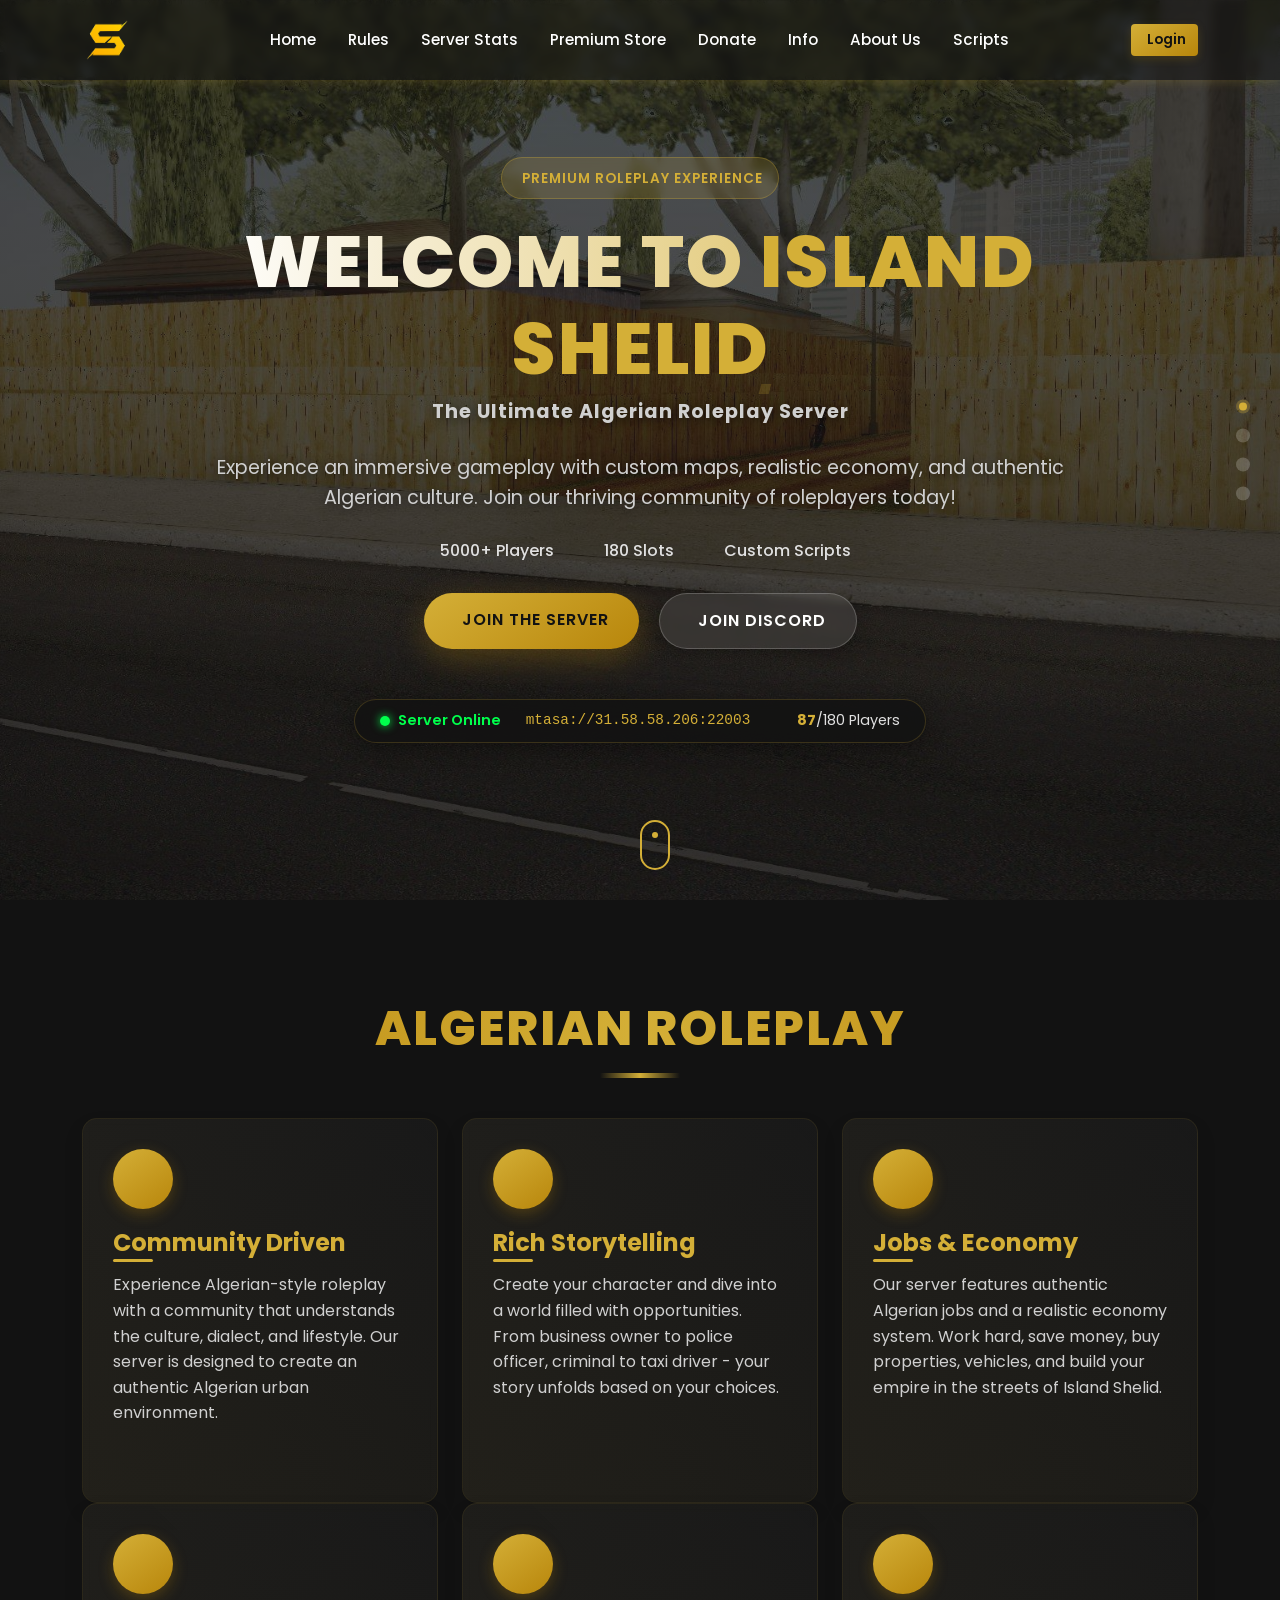
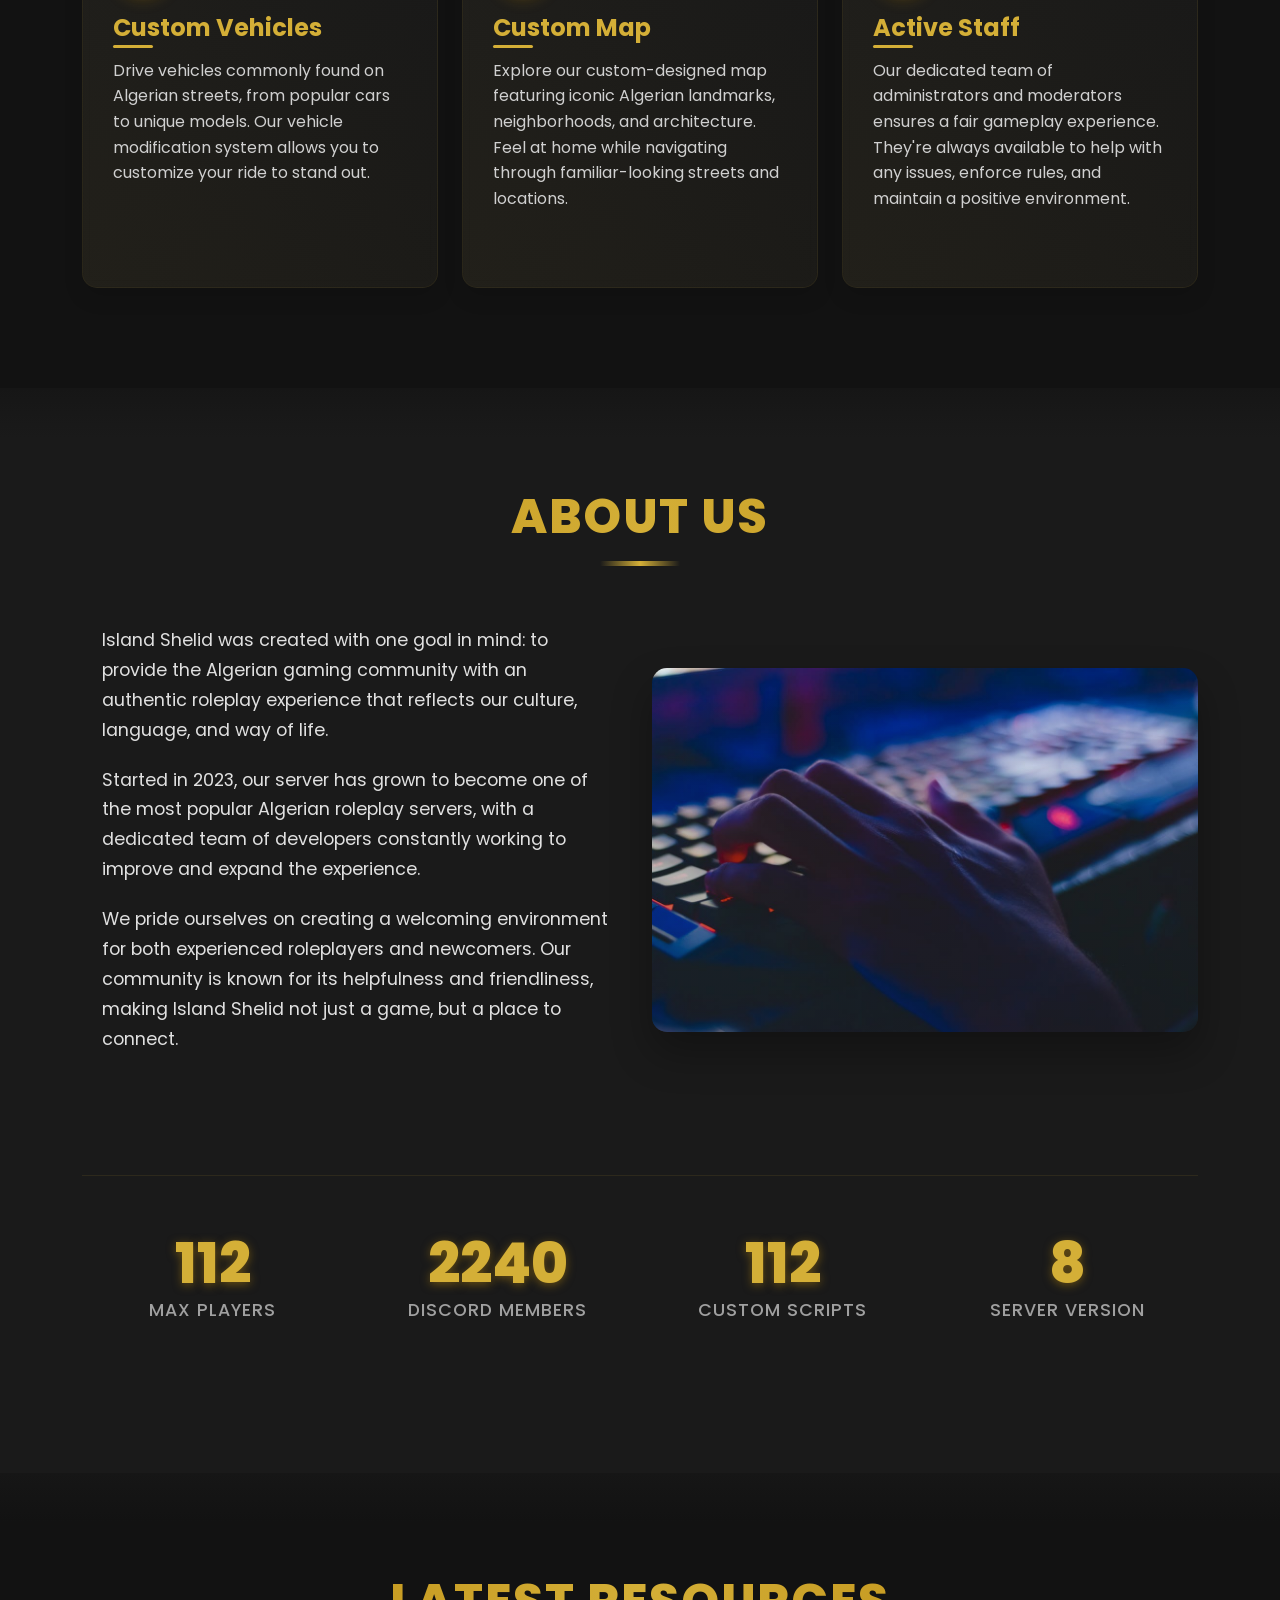
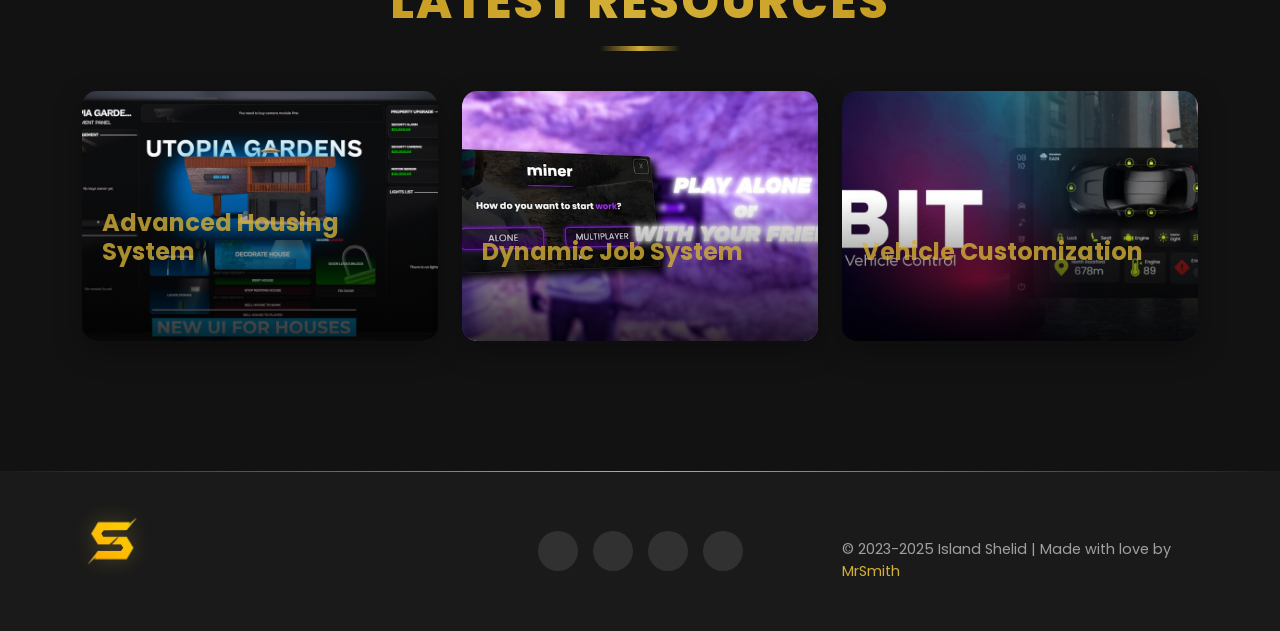
==== commit 08fb74bd: "Add files via upload" ====
--- a/Island.Shelid.com/index.html
+++ b/Island.Shelid.com/index.html
@@ -142,7 +142,7 @@
                     </div>
                     <div class="server-ip">
                         <span>mtasa://31.58.58.206:22003</span>
-                        <button class="copy-ip" onclick="copyToClipboard('connect.sahracity.com')">
+                        <button class="copy-ip" onclick="copyToClipboard('mtasa://31.58.58.206:22003')">
                             <i class="fas fa-copy"></i>
                         </button>
                     </div>
@@ -199,7 +199,7 @@
                             <i class="fas fa-briefcase"></i>
                         </div>
                         <h3>Jobs & Economy</h3>
-                        <p>Our server features authentic Algerian jobs and a realistic economy system. Work hard, save money, buy properties, vehicles, and build your empire in the streets of SahraCity.</p>
+                        <p>Our server features authentic Algerian jobs and a realistic economy system. Work hard, save money, buy properties, vehicles, and build your empire in the streets of Island Shelid.</p>
                     </div>
                 </div>
                 
@@ -244,14 +244,14 @@
             <div class="row align-items-center">
                 <div class="col-lg-6" data-aos="fade-right" data-aos-delay="200">
                     <div class="about-content">
-                        <p>SahraCity was created with one goal in mind: to provide the Algerian gaming community with an authentic roleplay experience that reflects our culture, language, and way of life.</p>
+                        <p>Island Shelid was created with one goal in mind: to provide the Algerian gaming community with an authentic roleplay experience that reflects our culture, language, and way of life.</p>
                         <p>Started in 2023, our server has grown to become one of the most popular Algerian roleplay servers, with a dedicated team of developers constantly working to improve and expand the experience.</p>
-                        <p>We pride ourselves on creating a welcoming environment for both experienced roleplayers and newcomers. Our community is known for its helpfulness and friendliness, making SahraCity not just a game, but a place to connect.</p>
+                        <p>We pride ourselves on creating a welcoming environment for both experienced roleplayers and newcomers. Our community is known for its helpfulness and friendliness, making Island Shelid not just a game, but a place to connect.</p>
                     </div>
                 </div>
                 <div class="col-lg-6" data-aos="fade-left" data-aos-delay="400">
                     <div class="about-img">
-                        <img src="../images.pexels.com/photos/735911/pexels-photo-7359117874.jpg?auto=compress&amp;cs=tinysrgb&amp;w=1260&amp;h=750&amp;dpr=1" alt="SahraCity Team" class="img-fluid">
+                        <img src="../images.pexels.com/photos/735911/pexels-photo-7359117874.jpg?auto=compress&amp;cs=tinysrgb&amp;w=1260&amp;h=750&amp;dpr=1" alt="Island Shelid Team" class="img-fluid">
                     </div>
                 </div>
             </div>
@@ -346,7 +346,7 @@
             </div>
             <div class="col-md-4 d-flex align-items-center justify-content-center justify-content-md-end">
                 <div class="copyright">
-                    &copy; 2023-2025 SahraCity | Made with love by 
+                    &copy; 2023-2025 Island Shelid | Made with love by 
                     <a href="https://merzougrayane.com/" target="_blank" class="developer-link">MrSmith</a>
                 </div>
             </div>
